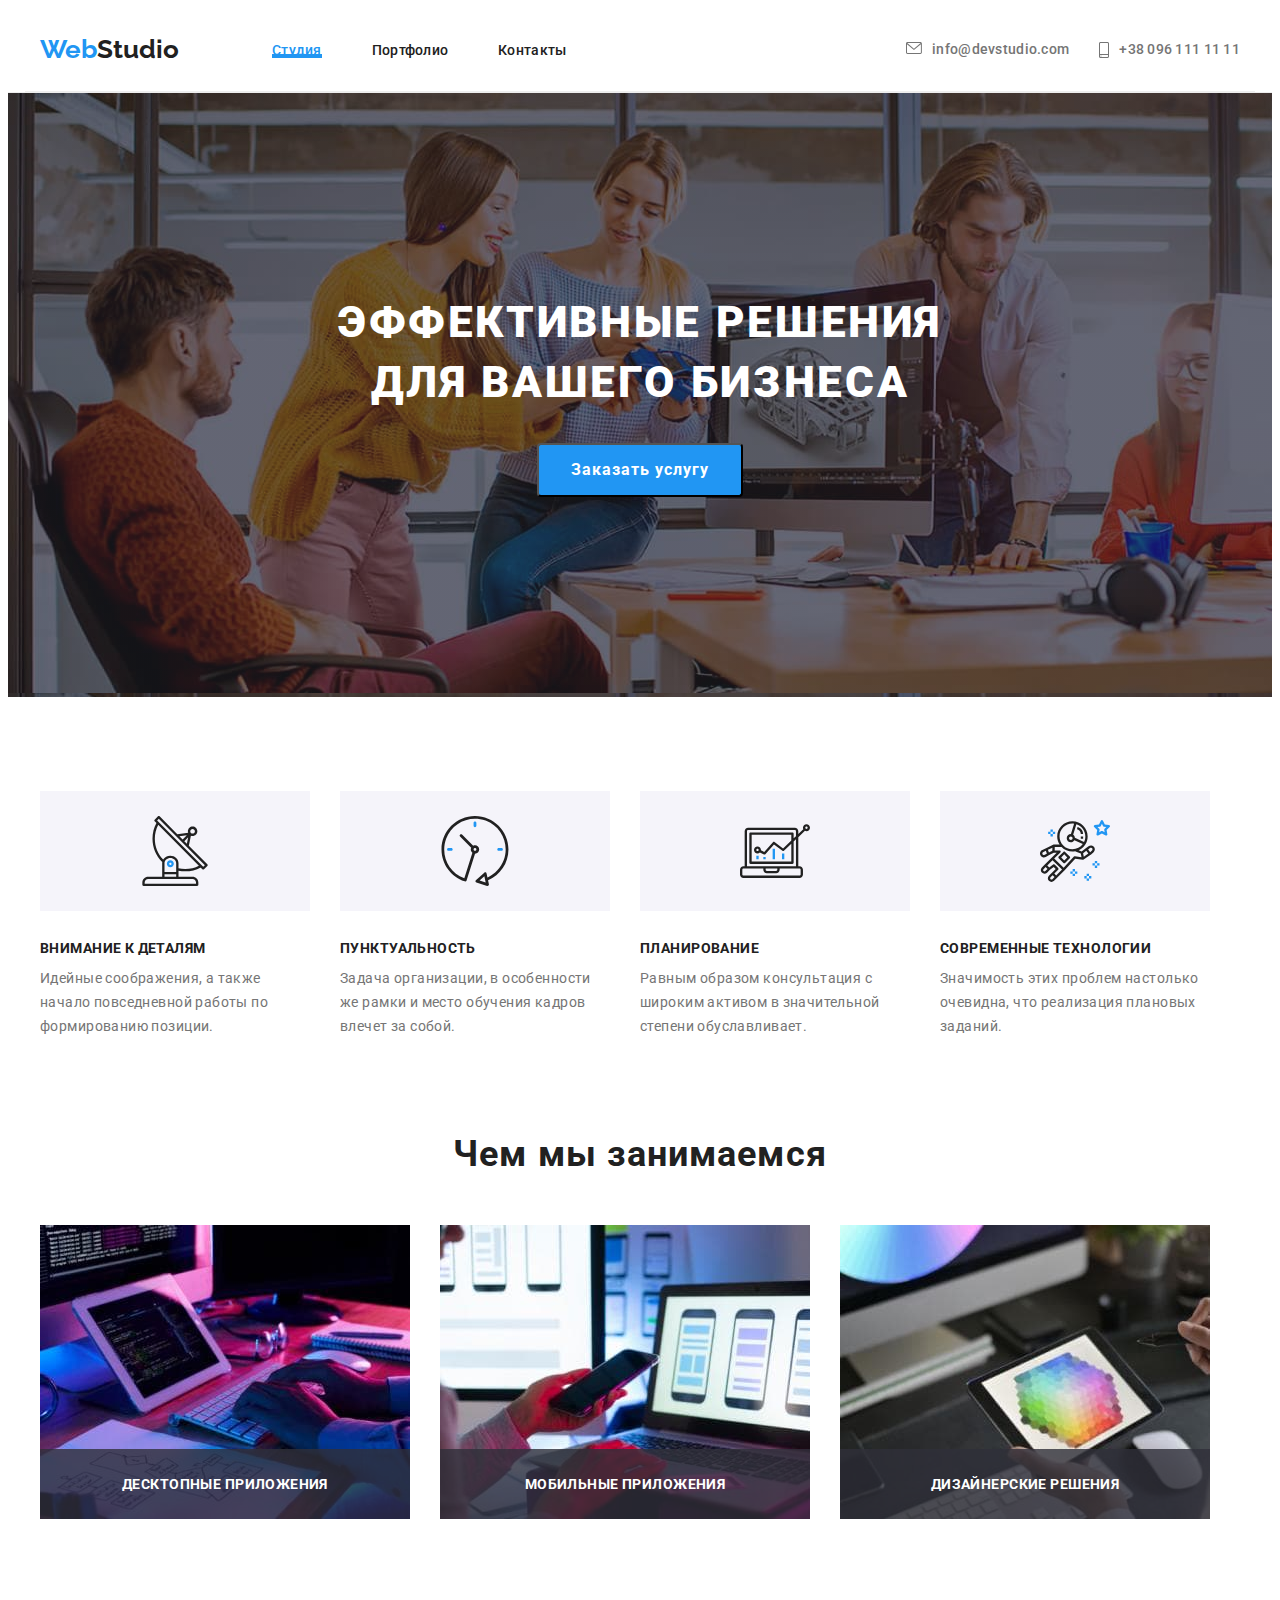
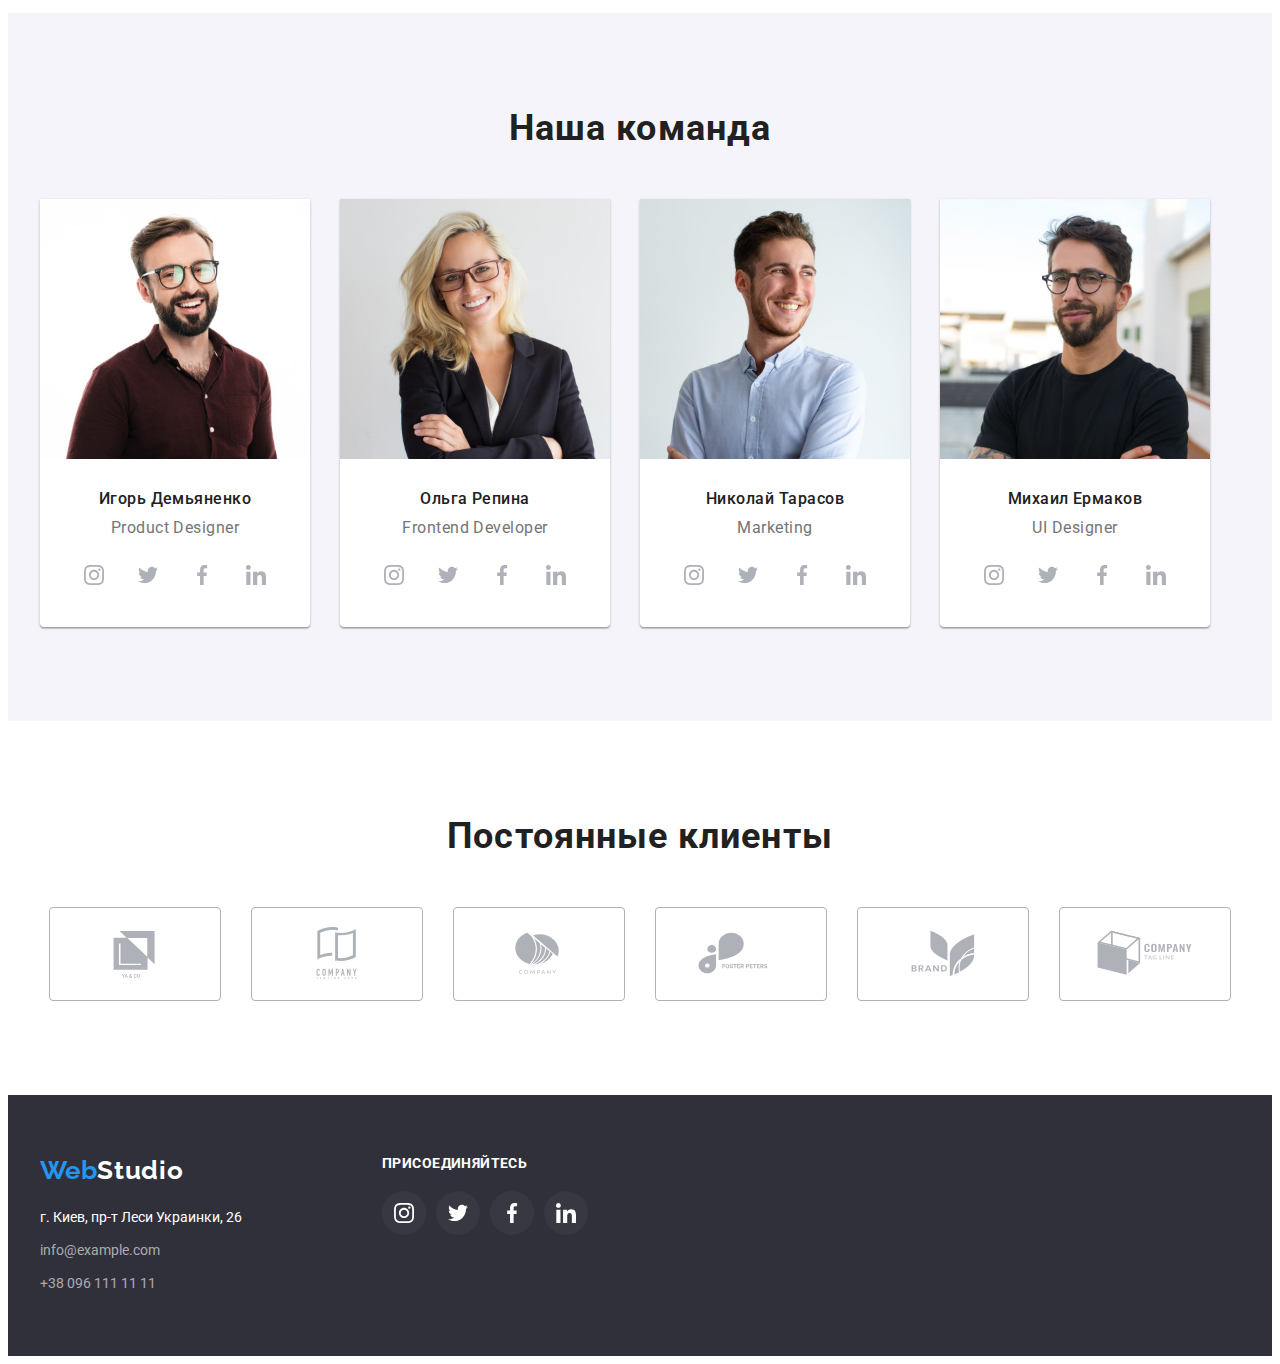
==== index.html @ f799115e "hw5 finish" ====
<!DOCTYPE html>
<html lang="ru">
  <head>
    <meta charset="UTF-8" />
    <meta http-equiv="X-UA-Compatible" content="IE=edge" />
    <meta name="viewport" content="width=device-width, initial-scale=1.0" />
    <title>Студия</title>
    <link href="https://fonts.googleapis.com/css2?family=Raleway:wght@700&family=Roboto:wght@400;500;700;900&display=swap" rel="stylesheet">
    <link rel="stylesheet" href="https://cdnjs.cloudflare.com/ajax/libs/modern-normalize/1.1.0/modern-normalize.min.css" integrity="sha512-wpPYUAdjBVSE4KJnH1VR1HeZfpl1ub8YT/NKx4PuQ5NmX2tKuGu6U/JRp5y+Y8XG2tV+wKQpNHVUX03MfMFn9Q==" crossorigin="anonymous" referrerpolicy="no-referrer" />
    <link rel="stylesheet" href="./css/styles.css">
  </head>
  <body>
    <header class="header">
      <div class="container header"> 
         <nav class="site-nav">
      <a href="./index.html" class="logo">Web<span class="studio">Studio</span> </a>
        <ul class="site-nav-list">
          <li><a href="./index.html" class=" nav-link-current">Студия</a></li>
          <li><a href="./portfolio.html" class="nav-link">Портфолио</a></li>
          <li><a href="" class="nav-link">Контакты</a></li>
        </ul>
      </nav>
      <ul class="contacts">
      <li><a href="mailto:info@devstudio.com" class="link  icon-envelope">
        <svg class="envelope" > 
          <use href="./image/icons.svg#icon-envelope"></use>
        </svg> 
        info@devstudio.com</a></li>
      <li><a href="tel:+380961111111" class="link icon-smartphone">
        <svg class="smartphone"> 
          <use href="./image/icons.svg#icon-smartphone"></use>
        </svg> 
        +38 096 111 11 11</a></li>
      </ul>
      </div>
    </header>
    
    <main >
      <section class="main-section">
        <div class="container">
        <h1 class="main-title"> Эффективные решения для вашего бизнеса</h1>
        <button type="button" class="button" data-modal-open >Заказать услугу</button>
        </div>
      </section>

      <section class="section">
        <div class="container">
        <h2 class="title hidden">Особености</h2>
        <ul class="features">
          <li class="features-item"> 
            <div class="features-icon">
              <svg width="70px" height="70px">
                <use href="./image/icons.svg#icon-antenna"></use>
              </svg>
            </div>
            <h3 class="features-title">Внимание к деталям</h3>
          <p class="features-text">Идейные соображения, а также начало повседневной работы по формированию позиции.</p></li>
          <li class="features-item">
            <div class="features-icon">
              <svg width="70px" height="70px">
                <use href="./image/icons.svg#icon-clock"></use>
              </svg>
            </div>
            <h3 class="features-title"> Пунктуальность</h3>
          <p class="features-text">Задача организации, в особенности же рамки и место обучения кадров влечет за собой.</p> </li>
          <li class="features-item">
            <div class="features-icon">
              <svg width="70px" height="70px">
                <use href="./image/icons.svg#icon-diagram"></use>
              </svg>
            </div>
            <h3 class="features-title"> Планирование</h3>
          <p class="features-text">Равным образом консультация с широким активом в значительной степени обуславливает.</p> </li>
          <li class="features-item">
            <div class="features-icon">
              <svg width="70px" height="70px">
                <use href="./image/icons.svg#icon-astronaut"></use>
              </svg>
            </div>
            <h3 class="features-title"> Современные технологии</h3>
          <p class="features-text">Значимость этих проблем настолько очевидна, что реализация плановых заданий.</p></li>
        </ul>
        </div>
      </section>

      <section class=" section work-section">
        <div class="container">
        <h2 class="title">Чем мы занимаемся</h2>
        <ul class="work-list">
          <li>
            <div class="work-box">
              <img src="./image/photo_1.jpg" alt="написание кода" width="370" />
              <p class="work-box-text">Десктопные приложения</p>
            </div>
          </li>
          <li>
            <div class="work-box">
              <img src="./image/photo_2.jpg" alt="создание интерфейса" width="370" />
              <p class="work-box-text">Мобильные приложения</p>
            </div>
          </li>
          <li>
            <div class="work-box">
            <img src="./image/photo_3.jpg" alt="дизайн" width="370" />
            <p class="work-box-text">Дизайнерские решения</p>
            </div>
          </li>
        </ul>
        </div>
      </section>

      <section class="section our-team-section">
        <div class="container">
        <h2 class="title">Наша команда</h2>
        <ul class="our-team">
          <li class="team-item"><img src="./image/img_1.jpg" alt="Игорь Демьяненко" width="270" />
            <div class="team-box">
          <h3 class="team-title">Игорь Демьяненко</h3>
          <p class="team-text">Product Designer</p>
          <ul class="social-links">
            <li> <a class="personal-link" href="" >
              <svg class="instagram" width="20px" height="20px">
                <use href="./image/icons.svg#icon-instagram"></use>
              </svg>
              </a>
            </li >
            <li ><a class="personal-link" href="" >
            <svg class="twitter" width="20px" height="20px">
              <use href="./image/icons.svg#icon-twitter"></use>      
            </svg>
            </a>
          </li>
            <li><a class="personal-link" href="" >
            <svg class="facebook" width="20px" height="20px">
              <use href="./image/icons.svg#icon-facebook"></use>
            </svg>
            </a>
            </li>
            <li><a class="personal-link" href="" >
            <svg class="linkedin" width="20px" height="20px">
              <use href="./image/icons.svg#icon-linkedin"></use>
            </svg>
          </a>
          </li>

          </ul>
        </div>
        </li>

          <li class="team-item"><img src="./image/img_2.jpg" alt="Ольга Репина" width="270" />
            <div class="team-box">
          <h3 class="team-title">Ольга Репина</h3>
          <p  class="team-text">Frontend Developer</p>
          <ul class="social-links">
            <li> <a class="personal-link" href="" >
              <svg class="instagram" width="20px" height="20px">
                <use href="./image/icons.svg#icon-instagram"></use>
              </svg>
              </a>
            </li>
            <li><a class="personal-link" href="" >
            <svg class="twitter" width="20px" height="20px">
              <use href="./image/icons.svg#icon-twitter"></use>      
            </svg>
            </a>
          </li>
            <li><a class="personal-link" href="" >
            <svg class="facebook" width="20px" height="20px">
              <use href="./image/icons.svg#icon-facebook"></use>
            </svg>
            </a>
            </li>
            <li><a class="personal-link" href="" >
            <svg class="linkedin" width="20px" height="20px">
              <use href="./image/icons.svg#icon-linkedin"></use>
            </svg>
          </a>
          </li>
          </ul>
        </div>
        </li>

          <li class="team-item"><img src="./image/img_3.jpg" alt="Николай Тарасов" width="270" />
            <div class="team-box">
          <h3 class="team-title">Николай Тарасов</h3>
           <p class="team-text">Marketing</p>
           <ul class="social-links">
            <li> <a class="personal-link" href="" >
              <svg class="instagram" width="20px" height="20px">
                <use href="./image/icons.svg#icon-instagram"></use>
              </svg>
              </a>
            </li>
            <li><a class="personal-link" href="" >
            <svg class="twitter" width="20px" height="20px">
              <use href="./image/icons.svg#icon-twitter"></use>      
            </svg>
            </a>
          </li>
            <li><a class="personal-link" href="" >
            <svg class="facebook" width="20px" height="20px">
              <use href="./image/icons.svg#icon-facebook"></use>
            </svg>
            </a>
            </li>
            <li><a class="personal-link" href="" >
            <svg class="linkedin" width="20px" height="20px">
              <use href="./image/icons.svg#icon-linkedin"></use>
            </svg>
          </a>
          </li>

          </ul>
           </div>
        </li>

          <li class="team-item"><img src="./image/img_4.jpg" alt="Михаил Ермаков" width="270" />
            <div class="team-box">
          <h3 class="team-title">Михаил Ермаков</h3>
           <p class="team-text">UI Designer</p>
           <ul class="social-links">
            <li> <a class="personal-link" href="" >
              <svg class="instagram" width="20px" height="20px">
                <use href="./image/icons.svg#icon-instagram"></use>
              </svg>
              </a>
            </li>
            <li><a class="personal-link" href="" >
            <svg class="twitter" width="20px" height="20px">
              <use href="./image/icons.svg#icon-twitter"></use>      
            </svg>
            </a>
          </li>
            <li><a class="personal-link" href="" >
            <svg class="facebook" width="20px" height="20px">
              <use href="./image/icons.svg#icon-facebook"></use>
            </svg>
            </a>
            </li>
            <li><a class="personal-link" href="" >
            <svg class="linkedin" width="20px" height="20px">
              <use href="./image/icons.svg#icon-linkedin"></use>
            </svg>
          </a>
          </li>

          </ul>
           </div>
        </li>
        </ul>
        </div>
      </section>
      <section class="section"> 
        <div class="conteiner">
          <h2 class="title"> Постоянные клиенты</h2>
          <ul class="our-clients">
            <li><a class="clients" href="">
              <svg class="client-icon" widht="106" height="60">
                <use href="./image/icons.svg#icon-Logo-6"></use>
              </svg>
            </a></li>
            <li><a class="clients" href="">
              <svg class="client-icon" widht="106" height="60">
                <use href="./image/icons.svg#icon-Logo"></use>
              </svg>
            </a></li>
            <li><a class="clients" href="">
              <svg class="client-icon" widht="106" height="60">
                <use href="./image/icons.svg#icon-Logo-2"></use>
              </svg>
            </a></li>
            <li><a class="clients" href="">
              <svg class="client-icon" widht="106" height="60">
                <use href="./image/icons.svg#icon-Logo-3"></use>
              </svg>
            </a></li>
            <li><a class="clients" href="">
              <svg class="client-icon" widht="106" height="60">
                <use href="./image/icons.svg#icon-Logo-4"></use>
              </svg>
            </a></li>
            <li><a class="clients" href="">
              <svg class="client-icon" widht="106" height="60">
                <use href="./image/icons.svg#icon-Logo-5"></use>
              </svg>
            </a></li>
          </ul>
        </div>

      </section>
      </main>
      <footer class="footer">
        <div class="container footer-container ">
          <div class="footer-box"> 
        <a href="./index.html" class="logo footer-logo">Web<span class="footer-studio">Studio</span> </a>
        <address>
          <ul class="footer-contacts">
          <li><a href="https://goo.gl/maps/DuqMqpGjKm9cCFHp8" target="_blank" rel="noopener, noindex, nofollow" class="location">г. Киев, пр-т Леси Украинки, 26</a></li>
          <li><a href="mailto:info@example.com" class="footer-link">info@example.com </a></li>
          <li><a href="tel:+380961111111" class="footer-link">+38 096 111 11 11</a></li>
        </ul>
        </address>
      </div>
       
        <div class="social-footer">
          <h3 class="footer-title">присоединяйтесь</h3>
          <ul class="footer-add">
            <li> <a class="social-footer-link" href="">
              <svg class="footer-icon" width="20px" height="20px">
                <use href="./image/icons.svg#icon-instagram"></use>
              </svg>
            </a>
            </li>
            <li> <a class="social-footer-link" href="">
              <svg class="footer-icon" width="20px" height="20px">
                <use href="./image/icons.svg#icon-twitter"></use>
              </svg>
            </a>
            </li>
            <li> <a class="social-footer-link" href="">
              <svg class="footer-icon" width="20px" height="20px">
                <use href="./image/icons.svg#icon-facebook"></use>
              </svg>
            </a>
            </li>
            <li> <a class="social-footer-link" href="">
              <svg class="footer-icon" width="20px" height="20px">
                <use href="./image/icons.svg#icon-linkedin"></use>
              </svg>
            </a>
            </li>
          </ul>
        </div> 
      </div>
      </footer>

      <div class="backdrop is-hidden" data-modal >
        <div class="modal">
        
          <button data-modal-close> Закрыть</button>
        </div>
      </div>


      
      <script src="./js/modal.js"></script>  
  </body>
</html>
---- css/styles.css ----
:root {
    --primary-text-color: #212121;
    --title-text-color: #757575;
    --accent-color: #2196F3;
    --primary-bg-color:#FFFFFF; 
    --bg-color: #2F303A;
    --bg-color-item: #EEEEEE;
    --buttons-bg-color: #F5F4FA;
    --border-box: #eeeeee;
    --social-color: #AFB1B8;  
    --icon-bg-color:  #ffffff0a;
    --bg-description: rgba(33, 150, 243, 0.9);
    --work-box-color: rgba(47, 48, 58, 0.8);
    --time-distribution: 250ms cubic-bezier(0.4, 0, 0.2, 1);

}
body {
    font-family: 'Roboto', sans-serif;
    background-color: var(--primary-bg-color) ;   
}
.container {
    width: 1200px;
    padding-right: 15px;
    padding-left: 15px;
    margin: 0 auto;
}

p,h1,h2,h3,h4,h5,h6 {
    margin: 0;
}

img { 
    display: block;
}

/* Header  */

.header {
    background-color: var(--primary-bg-color);
    border-bottom: 1px solid var(--border-box);  
}

.container.header{
    display: flex;
    align-items: center;
}

.logo {
    font-family: 'Raleway', sans-serif;
    font-weight: 700;
    font-size: 26px;
    line-height: 1.19;
    color: var(--accent-color);
    text-decoration: none;
    cursor: default;
}

.studio {
    color: var(--primary-text-color);
}

ul {
    margin: 0;
    padding-left: 0;
    list-style: none; 
}
.site-nav {
  align-items: center;
  display: flex;
}

.site-nav-list,
.contacts {
  display: flex; 
  margin: 0;
  padding-top: 32px;
  padding-bottom: 32px;
}


.site-nav-list {
    margin-left: 93px;
    
}
.site-nav-list li+li {
    margin-left: 50px;
}

.nav-link {
    font-family: 'Roboto';
    font-style: normal;
    font-weight: 500;
    font-size: 14px;
    line-height: 1.14;
    letter-spacing: 0.02em;
    color: var(--primary-text-color) ;
    text-decoration: none;
    position: relative;

    transition: color var(--time-distribution);

}

.nav-link-current::after{
    content: "";
    position: absolute;
    left: 0;
    bottom: 0;
    width: 100%;
    height: 4px;
    background-color: var(--accent-color);
    opacity: 1;
   
}
.nav-link:hover,
.nav-link:focus {
    color: var(--accent-color);   
}



.nav-link-current {   
    font-weight: 500;
    font-size: 14px;
    line-height: 1.14;
    letter-spacing: 0.02em;
    color: var(--accent-color);
    text-decoration: none;
   
}
.nav-link,
.nav-link-current {
    position: relative;
}
.link {
    font-style: normal;
    font-weight: 500;
    font-size: 14px;
    line-height: 1.14;
    letter-spacing: 0.02em;
    color: var(--title-text-color);
    text-decoration: none;
    display: flex;
   
    transition: color var(--time-distribution);
} 
.link:hover,
.link:focus {
    color: var(--accent-color);
  
}

.contacts {
    margin-left: auto;
    display: flex;
}

.envelope  {
    margin-right: 10px;
    width: 16px;
    height: 12px;
    fill: var(--title-text-color);
    
    transition: fill var(--time-distribution);
    
}
.smartphone {
    width: 10px;
    height: 16px;
    margin-right: 10px;
    fill: var(--title-text-color);
    
    transition: fill var(--time-distribution);
}
.icon-smartphone:hover .smartphone,
.icon-smartphone:focus .smartphone {
  fill: var(--accent-color);
}
.icon-envelope:hover .envelope,
.icon-envelope:focus .envelope {
    fill: var(--accent-color);
}

.link {
    margin-left: 30px;
}

/* Main section */

.main-section {
    text-align: center;
    color: var(--primary-bg-color);
    padding-top: 200px;
    padding-bottom: 200px;
    max-width: 1600px;
    margin-left: auto;
    margin-right: auto;
    background-image: linear-gradient(
      to right,
      rgba(47, 48, 58, 0.4),
      rgba(47, 48, 58, 0.4)),
    url(../image/background-photo.jpg);
    background-color: var(--bg-color)
}
.main-title {
    font-weight: 900;
    font-size: 44px;
    line-height: 1.36;
    letter-spacing: 0.06em;
    text-transform: uppercase;
    color: var(--primary-bg-color);
    width: 696px;
    margin: 0 auto 30px auto;
}

.button {
    font-family: 'Roboto', sans-serif;
    font-weight: 700;
    font-size: 16px;
    line-height: 1.88;
    align-items: center;
    text-align: center;
    letter-spacing: 0.06em;
    color: var(--primary-bg-color);
    background-color: var(--accent-color);
    border-radius: 4px;
    padding: 10px 32px;
    cursor: pointer;
}

/* Features */

.section {
    padding-top: 94px;
    padding-bottom: 94px;
}
.features {
    display: flex;
    padding-left: 0;
} 
.features-item:not(:last-child){
    margin-right: 30px;
}
.features li{
    width: 270px;
}

.features-title {
    font-weight: 700;
    font-size: 14px;
    line-height: 1.14;
    letter-spacing: 0.03em;
    text-transform: uppercase;   
    color: var(--primary-text-color);
    margin-bottom: 10px;
}
.features-text {
    font-weight: 400;
    font-size: 14px;
    line-height: 1.71;
    letter-spacing: 0.03em;
    color: var(--title-text-color);  
}

.features-icon {
    background-color: var(--buttons-bg-color);
    display: flex;
    justify-content: center;
    align-items: center;
    width: 270px;
    height: 120px;
    margin-bottom: 30px;
}
  
.title {
    font-weight: 700;
    font-size: 36px;
    line-height: 1.17;
    letter-spacing: 0.03em;
    color: var(--primary-text-color);  
    margin-top: 0;
    margin-bottom: 50px;
    text-align: center;
}
.title.hidden {
    position: absolute;
    width: 1px;
    height: 1px;
    margin: -1px;
    border: 0;
    padding: 0;
    white-space: nowrap;
    clip-path: inset(100%);
    clip: rect(0 0 0 0);
    overflow: hidden;
}

/* Our work */
.work-section {
    padding-top: 0;
    padding-bottom: 94px;
    
}
.work-list  {
    display: flex;
    
}
.work-list li+li {
    margin-left: 30px;
}
.work-box {
    position: relative;
}
.work-box-text {
    position: absolute;
    bottom: 0;
    width: 100%;
    height: 70px;
    display: flex;
    justify-content: center;
    align-items: center; 
  
    font-weight: 700;
    font-size: 14px;
    line-height: 1,14;
    letter-spacing: 0.03em;
    text-transform: uppercase;   
    color: var(--primary-bg-color);
    background-color: var(--work-box-color);
}
/* Our team*/

.our-team-section {
    background-color: var(--buttons-bg-color); 
}
.our-team {
    
    display: flex;
    padding-left: 0;
    margin-bottom: 0;
    margin-top: 0;
}
.team-item {
    background-color: var(--primary-bg-color);
    box-shadow: 0px 1px 3px #00000033, 0px 1px 1px #00000024,
    0px 2px 1px #0000001f;
    border-radius: 0px 0px 4px 4px;


}
.our-team li+li {
    margin-left: 30px;
}

.team-box {
    padding-top: 30px;
    padding-bottom: 30px;
}

.team-title {
    font-weight: 500;
    font-size: 16px;
    line-height: 1.19;
    letter-spacing: 0.03em;
    color: var(--primary-text-color); 
    margin-bottom: 10px; 
    margin-top: 0;
    text-align: center;
}

.team-text {
    font-weight: 400;
    font-size: 16px;
    line-height: 1.19;
    letter-spacing: 0.03em;
    color: var(--title-text-color);
    text-align: center;
    margin-bottom: 16px;
}
.social-links {
    display: flex;
    justify-content: center;   
}
.social-links li+li{
    margin-left: 10px;
}
.personal-link {
   display: flex;
   justify-content: center;
   width: 44px;
   height: 44px;
   border-radius: 50%;
   align-items: center;
   fill: var(--social-color);

   transition: fill var(--time-distribution), background-color var(--time-distribution);
}

.personal-link:hover,
.personal-link:focus {
    background-color: #2196F3;
    fill: var(--primary-bg-color);
}

/* Clients */
.our-clients{
    display: flex;
    justify-content: center;
    text-align: center;   
}
.our-clients li+li{
    margin-left: 30px;
}

.clients {
    display: flex;
    justify-content: center;
    align-items: center;
    width: 170px;
    height: 92px;
    border: 1px solid var(--social-color); 
    border-radius: 4px; 
     fill: var(--social-color); 

     transition: fill var(--time-distribution), border var(--time-distribution);
}

.clients:hover,
.clients:focus{
    border: 1px solid var(--accent-color);
    fill: var(--accent-color);
}



/* Footer */

.footer {
    background: var(--bg-color); 
    padding-top: 60px;
    padding-bottom: 60px; 
    display: flex;
    justify-content: center;
    align-items: center;
}

.footer-container.container {
    display: flex;
}
.social-footer{
    margin-left: 70px;
}
.logo.footer-logo {
    display: block;
    margin-bottom: 20px;    
}

.footer-studio {
    font-weight: 700;
    font-size: 26px;
    line-height: 1.19;
    letter-spacing: 0.03em;
    color: var(--primary-bg-color); 
    
}

.location {
     font-style: normal;
    font-size: 14px;
    line-height: 1.71;
    color: var(--primary-bg-color);
    text-decoration: none; 
    cursor: default; 
    
    transition: color var(--time-distribution);
}
.location:hover,
.location:focus {
    color: var(--accent-color);
   
}
.footer-contacts {
    padding-left: 0;
    margin-right: 70px;
}
.footer-contacts li+li {
    margin-top: 9px;
}

.footer-link {
    font-style: normal;
    font-size: 14px;
    line-height: 1.71;
    color: rgba(255, 255, 255, 0.6);
    text-decoration: none;
     cursor: default; 
     
     transition: color var(--time-distribution);
}
.footer-link:hover,
.footer-link:focus {
    color: var(--accent-color);
}
.footer-title {
    font-family: 'Roboto';
    font-style: normal;
    font-weight: 700;
    font-size: 14px;
    line-height: 16px;
    letter-spacing: 0.03em;
    text-transform: uppercase;
    color: var(--primary-bg-color);
    margin-bottom: 20px;
}
.footer-add {
    display: flex;
}
.footer-add li+li {
    margin-left: 10px;
}

.social-footer-link {
    display: flex;
   justify-content: center;
   width: 44px;
   height: 44px;
   border-radius: 50%;
   align-items: center;
   fill: var(--primary-bg-color);
   background-color: var(--icon-bg-color);

   transition: background-color var(--time-distribution);
}
.social-footer-link:hover,
.social-footer-link:focus {
    background-color: var(--accent-color);
    
}

/* portfolio */
.portfolio-buttons {
    margin: 0 auto 50px;
    display: flex;
    justify-content: center;
}

.portfolio-button {
    background: var(--buttons-bg-color);
    color: var(--primary-text-color);
    font-weight: 500;
    font-size: 16px;
    line-height: 1.63; 
    letter-spacing: 0.03em;
    cursor: pointer;
    text-align: center;
    padding: 6px 22px;  
    border-radius: 4px;
    border: none;
    transition: color var(--time-distribution), background-color var(--time-distribution), box-shadow var(--time-distribution) ;
}

.button-item:not(:first-child) {
    margin-left: 8px;
}
.portfolio-button:hover, 
.portfolio-button:focus {
    color: var(--primary-bg-color);
    background-color: var(--accent-color);
    box-shadow: 0px 3px 1px rgba(0, 0, 0, 0.1), 0px 1px 2px rgba(0, 0, 0, 0.08), 0px 2px 2px rgba(0, 0, 0, 0.12);
}
.our-portfolio {
    display: flex;
    flex-wrap: wrap;
}
.our-portfolio li:not(:nth-of-type(3n)) {
    margin-right: 30px;
}
.our-portfolio li:not(:nth-last-child(-n + 3)) {
    margin-bottom: 30px;
}

.portfolio-link {
    text-decoration: none;
    cursor: pointer;
}
.project-box {
    padding: 20px 24px;
    border-bottom: 1px solid var(--border-box);
    border-right:1px solid var(--border-box) ;
    border-left: 1px solid var(--border-box);
    
}
.our-portfolio-item {
    transition: box-shadow var(--time-distribution);
}
.our-portfolio-item:hover {
    box-shadow: 0px 1px 1px rgba(0, 0, 0, 0.12), 0px 4px 4px rgba(0, 0, 0, 0.06), 1px 4px 6px rgba(0, 0, 0, 0.16);
}

.our-portfolio-title {
    font-weight: 700;
    font-size: 18px;
    line-height: 2;
    letter-spacing: 0.06em;
    color: var(--primary-text-color);
    margin-bottom: 4px;
}
.our-portfolio-text {
    font-weight: 400;
    font-size: 16px;
    line-height: 1.88;
    letter-spacing: 0.03em;
    color: var(--title-text-color);
}



/* Description  */

.project-description {
    position: relative;
    overflow: hidden;

}
.project-description::before {
    content: "";
    position: absolute;
    width: 100%;
    height: 100%;
  
    transform: translateY(100%);
    transition: transform  var(--time-distribution);
  
    background-color: var(--bg-description);
  }

.portfolio-link:hover .project-description::before,
.portfolio-link:focus .project-description::before {      
    transform: translateY(0);
  }
  
.description {
    position: absolute;
    top: 50%;
    left: 50%;
    transform: translate(-50%, 100%);
    transition: transform  var(--time-distribution);

    width: 322px;
    font-size: 18px;
    line-height: 1.56em;
    color: var(--primary-bg-color);
       
}
.portfolio-link:hover .description,
.portfolio-link:focus .description {

    transform: translate(-50%, -50%);

}



/* BACKDROP */

.backdrop {
    position: fixed;
    top: 0;
    left: 0;
   width: 100%;
   height: 100%;
   background-color: rgba(0, 0, 0, 0.2);
}
.backdrop.is-hidden{
    opacity: 0;
    pointer-events: none;

}
.modal {
    position: absolute;
    top: 50%;
    left: 50%;
    transform: translate(-50%,-50%);
    min-width: 528px;
    min-height: 581px;
    background-color: var(--primary-bg-color);   
}
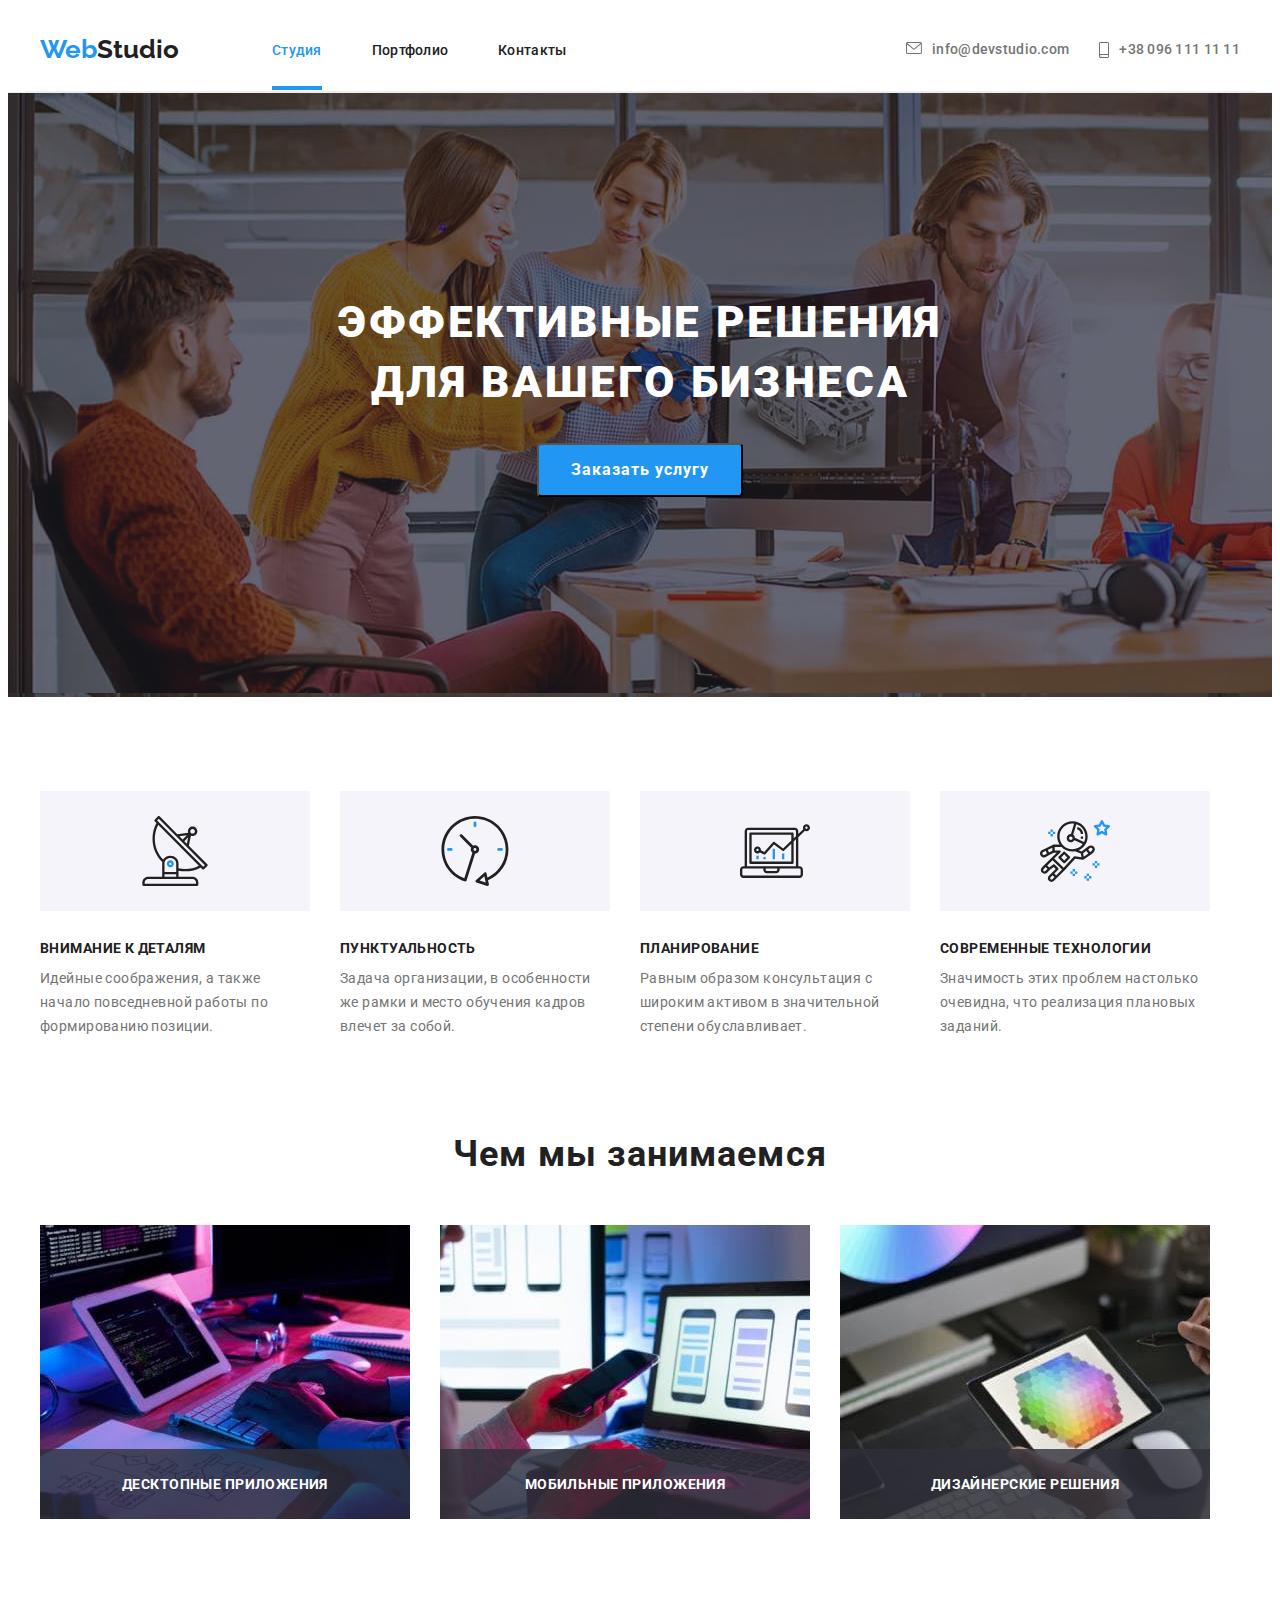
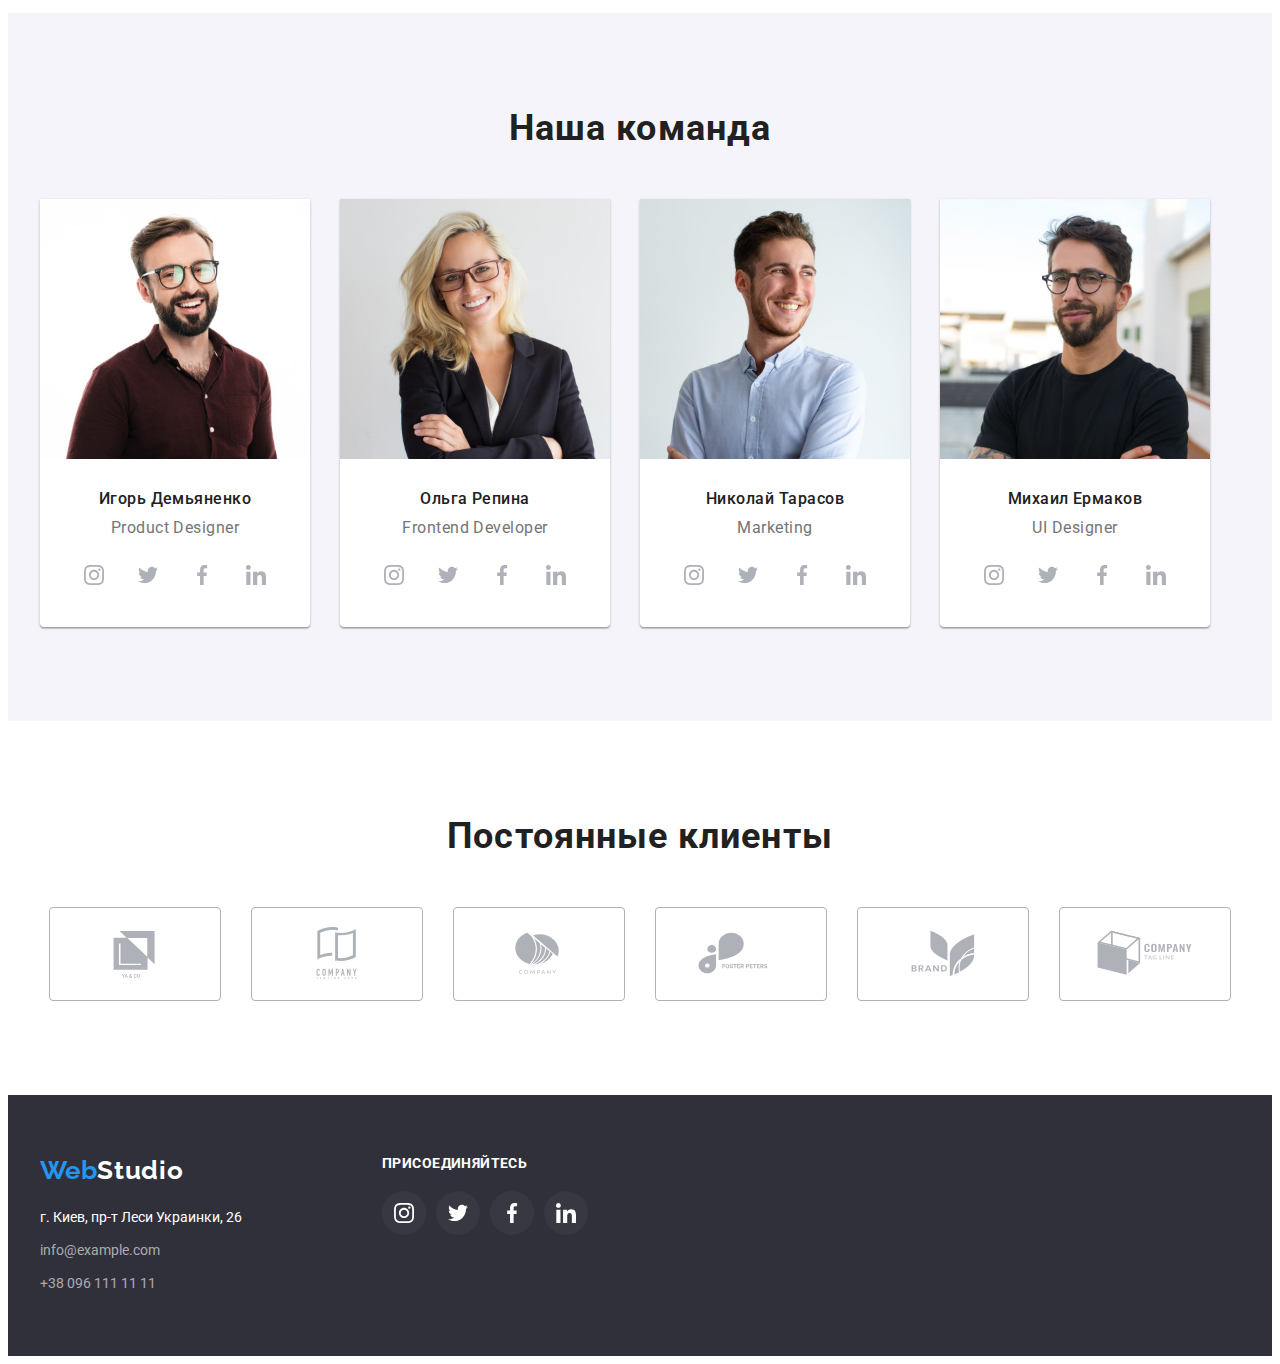
==== commit d4836641: "finish" ====
--- a/index.html
+++ b/index.html
@@ -119,25 +119,25 @@
           <p class="team-text">Product Designer</p>
           <ul class="social-links">
             <li> <a class="personal-link" href="" >
-              <svg class="instagram" width="20px" height="20px">
+              <svg class="instagram" width="20" height="20">
                 <use href="./image/icons.svg#icon-instagram"></use>
               </svg>
               </a>
             </li >
             <li ><a class="personal-link" href="" >
-            <svg class="twitter" width="20px" height="20px">
+            <svg class="twitter" width="20" height="20">
               <use href="./image/icons.svg#icon-twitter"></use>      
             </svg>
             </a>
           </li>
             <li><a class="personal-link" href="" >
-            <svg class="facebook" width="20px" height="20px">
+            <svg class="facebook" width="20" height="20">
               <use href="./image/icons.svg#icon-facebook"></use>
             </svg>
             </a>
             </li>
             <li><a class="personal-link" href="" >
-            <svg class="linkedin" width="20px" height="20px">
+            <svg class="linkedin" width="20" height="20">
               <use href="./image/icons.svg#icon-linkedin"></use>
             </svg>
           </a>
@@ -153,25 +153,25 @@
           <p  class="team-text">Frontend Developer</p>
           <ul class="social-links">
             <li> <a class="personal-link" href="" >
-              <svg class="instagram" width="20px" height="20px">
+              <svg class="instagram" width="20" height="20">
                 <use href="./image/icons.svg#icon-instagram"></use>
               </svg>
               </a>
             </li>
             <li><a class="personal-link" href="" >
-            <svg class="twitter" width="20px" height="20px">
+            <svg class="twitter" width="20" height="20">
               <use href="./image/icons.svg#icon-twitter"></use>      
             </svg>
             </a>
           </li>
             <li><a class="personal-link" href="" >
-            <svg class="facebook" width="20px" height="20px">
+            <svg class="facebook" width="20" height="20">
               <use href="./image/icons.svg#icon-facebook"></use>
             </svg>
             </a>
             </li>
             <li><a class="personal-link" href="" >
-            <svg class="linkedin" width="20px" height="20px">
+            <svg class="linkedin" width="20" height="20">
               <use href="./image/icons.svg#icon-linkedin"></use>
             </svg>
           </a>
@@ -186,25 +186,25 @@
            <p class="team-text">Marketing</p>
            <ul class="social-links">
             <li> <a class="personal-link" href="" >
-              <svg class="instagram" width="20px" height="20px">
+              <svg class="instagram" width="20" height="20">
                 <use href="./image/icons.svg#icon-instagram"></use>
               </svg>
               </a>
             </li>
             <li><a class="personal-link" href="" >
-            <svg class="twitter" width="20px" height="20px">
+            <svg class="twitter" width="20" height="20">
               <use href="./image/icons.svg#icon-twitter"></use>      
             </svg>
             </a>
           </li>
             <li><a class="personal-link" href="" >
-            <svg class="facebook" width="20px" height="20px">
+            <svg class="facebook" width="20" height="20">
               <use href="./image/icons.svg#icon-facebook"></use>
             </svg>
             </a>
             </li>
             <li><a class="personal-link" href="" >
-            <svg class="linkedin" width="20px" height="20px">
+            <svg class="linkedin" width="20" height="20">
               <use href="./image/icons.svg#icon-linkedin"></use>
             </svg>
           </a>
@@ -220,25 +220,25 @@
            <p class="team-text">UI Designer</p>
            <ul class="social-links">
             <li> <a class="personal-link" href="" >
-              <svg class="instagram" width="20px" height="20px">
+              <svg class="instagram" width="20" height="20">
                 <use href="./image/icons.svg#icon-instagram"></use>
               </svg>
               </a>
             </li>
             <li><a class="personal-link" href="" >
-            <svg class="twitter" width="20px" height="20px">
+            <svg class="twitter" width="20" height="20">
               <use href="./image/icons.svg#icon-twitter"></use>      
             </svg>
             </a>
           </li>
             <li><a class="personal-link" href="" >
-            <svg class="facebook" width="20px" height="20px">
+            <svg class="facebook" width="20" height="20">
               <use href="./image/icons.svg#icon-facebook"></use>
             </svg>
             </a>
             </li>
             <li><a class="personal-link" href="" >
-            <svg class="linkedin" width="20px" height="20px">
+            <svg class="linkedin" width="20" height="20">
               <use href="./image/icons.svg#icon-linkedin"></use>
             </svg>
           </a>
@@ -306,25 +306,25 @@
           <h3 class="footer-title">присоединяйтесь</h3>
           <ul class="footer-add">
             <li> <a class="social-footer-link" href="">
-              <svg class="footer-icon" width="20px" height="20px">
+              <svg class="footer-icon" width="20" height="20">
                 <use href="./image/icons.svg#icon-instagram"></use>
               </svg>
             </a>
             </li>
             <li> <a class="social-footer-link" href="">
-              <svg class="footer-icon" width="20px" height="20px">
+              <svg class="footer-icon" width="20" height="20">
                 <use href="./image/icons.svg#icon-twitter"></use>
               </svg>
             </a>
             </li>
             <li> <a class="social-footer-link" href="">
-              <svg class="footer-icon" width="20px" height="20px">
+              <svg class="footer-icon" width="20" height="20">
                 <use href="./image/icons.svg#icon-facebook"></use>
               </svg>
             </a>
             </li>
             <li> <a class="social-footer-link" href="">
-              <svg class="footer-icon" width="20px" height="20px">
+              <svg class="footer-icon" width="20" height="20">
                 <use href="./image/icons.svg#icon-linkedin"></use>
               </svg>
             </a>
@@ -337,7 +337,11 @@
       <div class="backdrop is-hidden" data-modal >
         <div class="modal">
         
-          <button data-modal-close> Закрыть</button>
+          <button class="modal-button" data-modal-close >
+            <svg class="modal-icon" width="18" height="18" >
+             <use href="./image/icons.svg#icon-close"></use> 
+            </svg>
+          </button>
         </div>
       </div>
 
--- a/css/styles.css
+++ b/css/styles.css
@@ -95,12 +95,16 @@
     letter-spacing: 0.02em;
     color: var(--primary-text-color) ;
     text-decoration: none;
+    
+
+    transition: color var(--time-distribution);
+
+}
+.nav-link-current {
     position: relative;
-
-    transition: color var(--time-distribution);
-
-}
-
+    padding-top: 32px;
+    padding-bottom: 32px;
+}
 .nav-link-current::after{
     content: "";
     position: absolute;
@@ -108,6 +112,7 @@
     bottom: 0;
     width: 100%;
     height: 4px;
+    display: block;
     background-color: var(--accent-color);
     opacity: 1;
    
@@ -685,3 +690,16 @@
     min-height: 581px;
     background-color: var(--primary-bg-color);   
 }
+ .modal-button {
+   position: absolute;  
+   right: 0;
+   width: 30px;
+   height: 30px;
+   border-radius: 50%;
+   margin-top: 8px;
+   margin-right: 8px;
+   border: 1px solid rgba(0, 0, 0, 0.1);
+   background-color: var(--primary-bg-color);
+   padding-bottom: 6px;
+   padding-top: 6px;
+}
